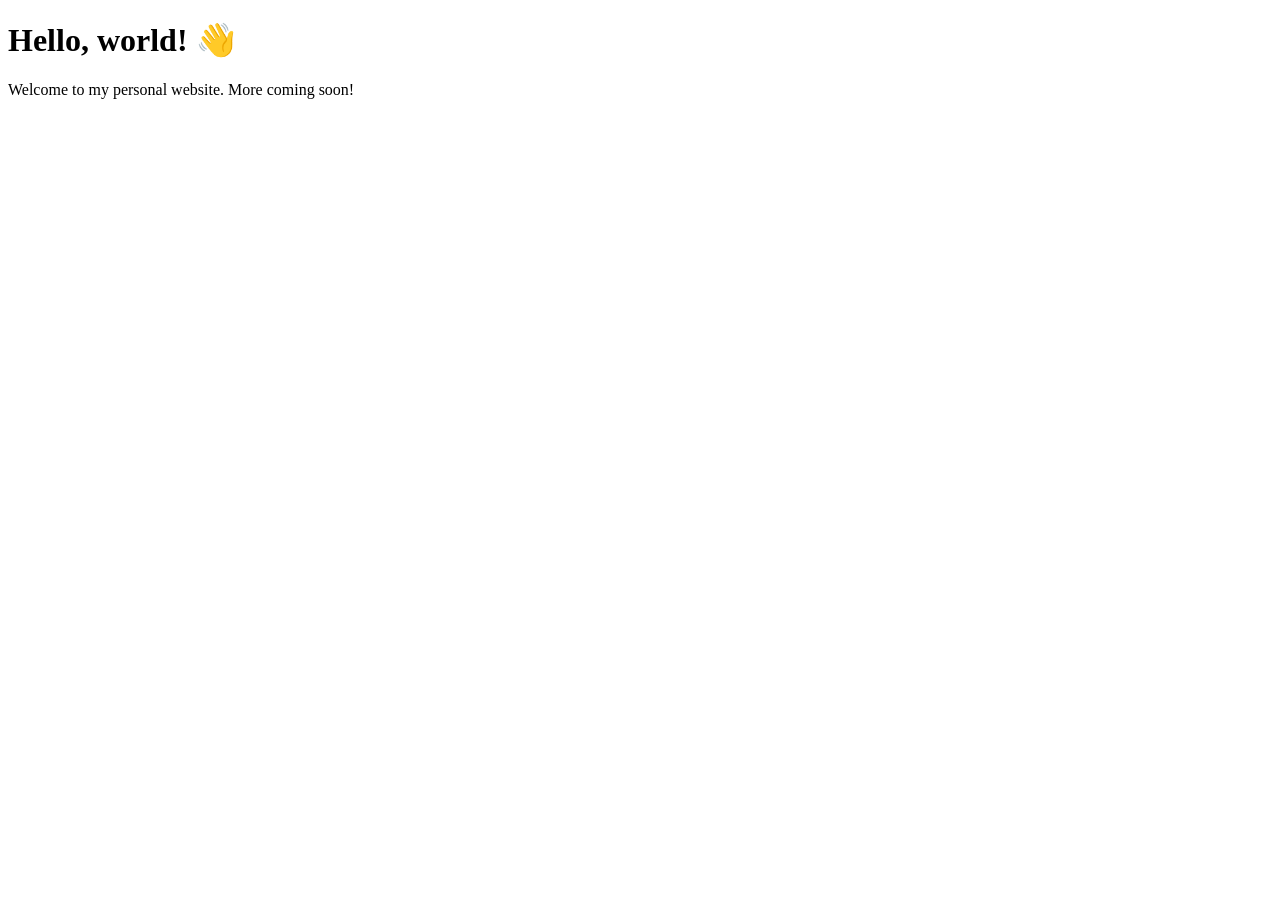
==== index.html @ 96ae8d4f "Add index.html with first webpage" ====
<!DOCTYPE html>
<html lang="en">
<head>
  <meta charset="UTF-8" />
  <meta name="viewport" content="width=device-width, initial-scale=1" />
  <title>Colin Futrelle</title>
</head>
<body>
  <h1>Hello, world! 👋</h1>
  <p>Welcome to my personal website. More coming soon!</p>
</body>
</html>
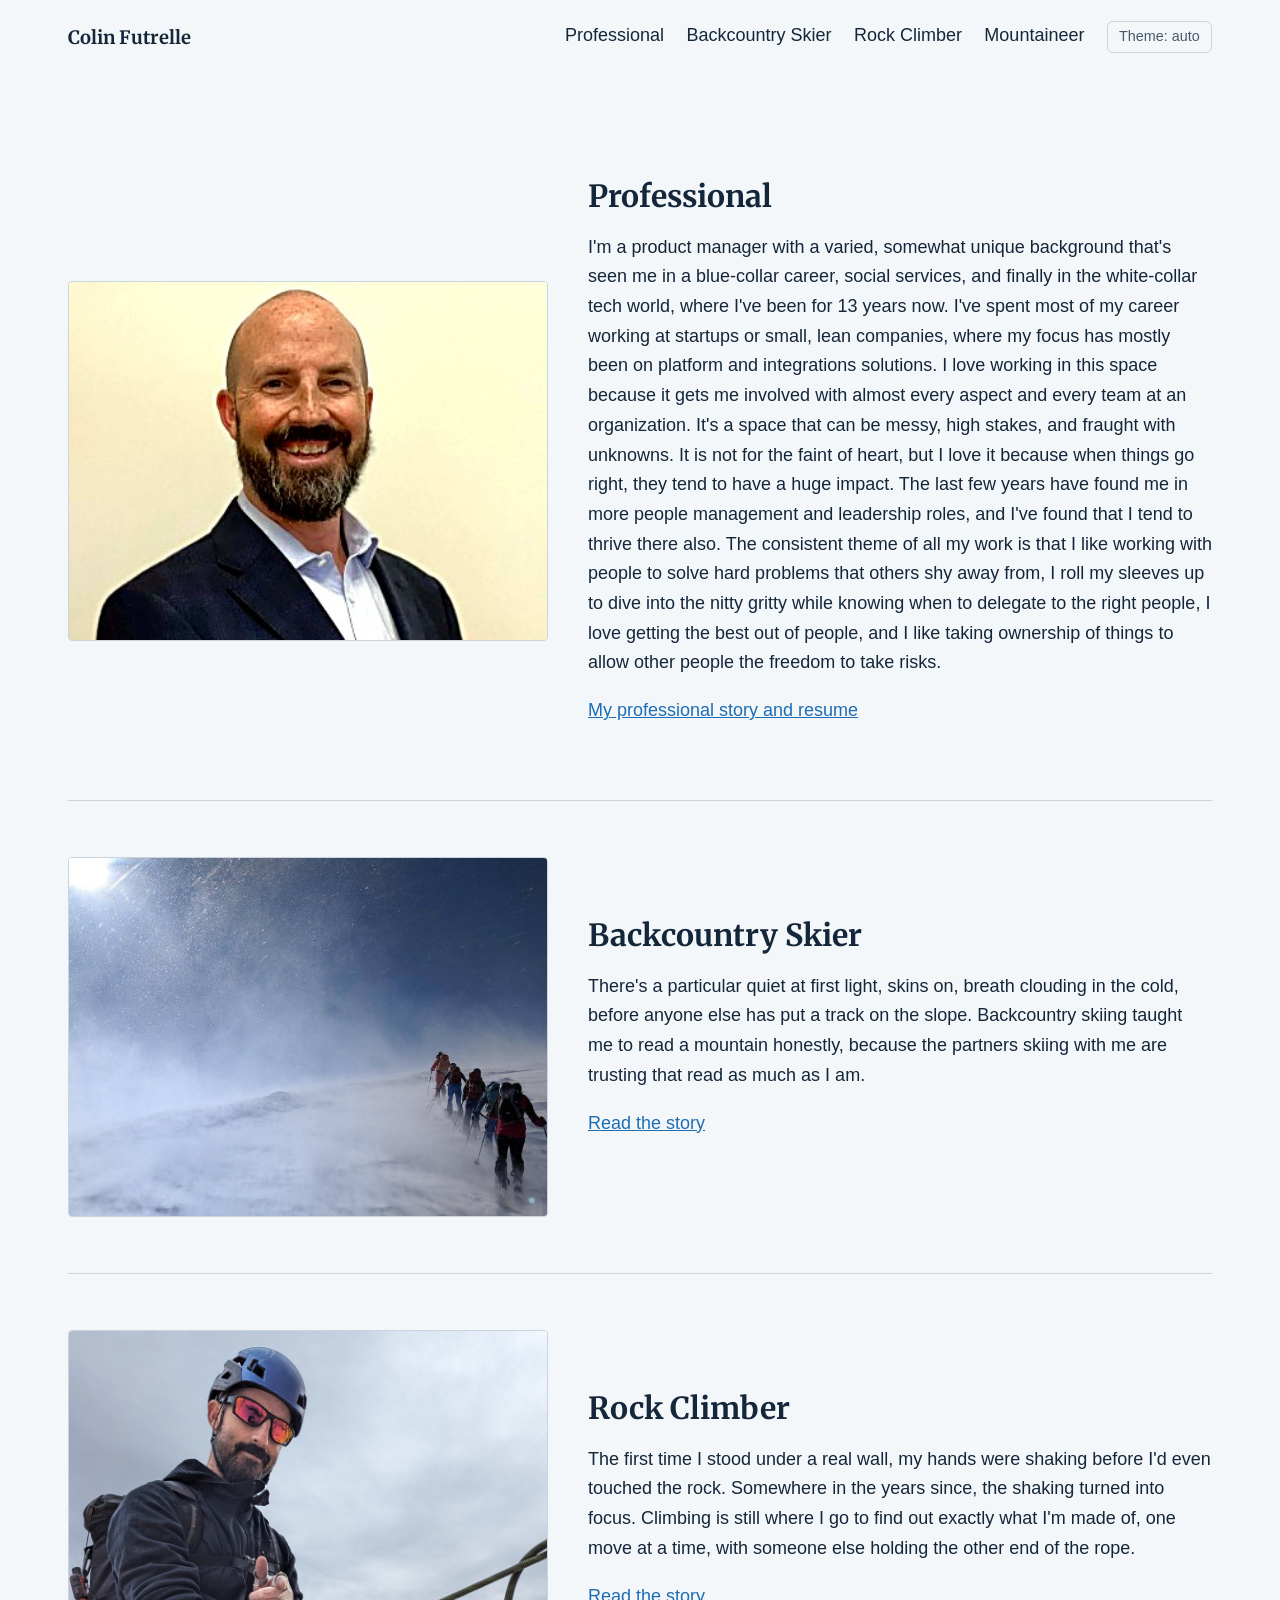
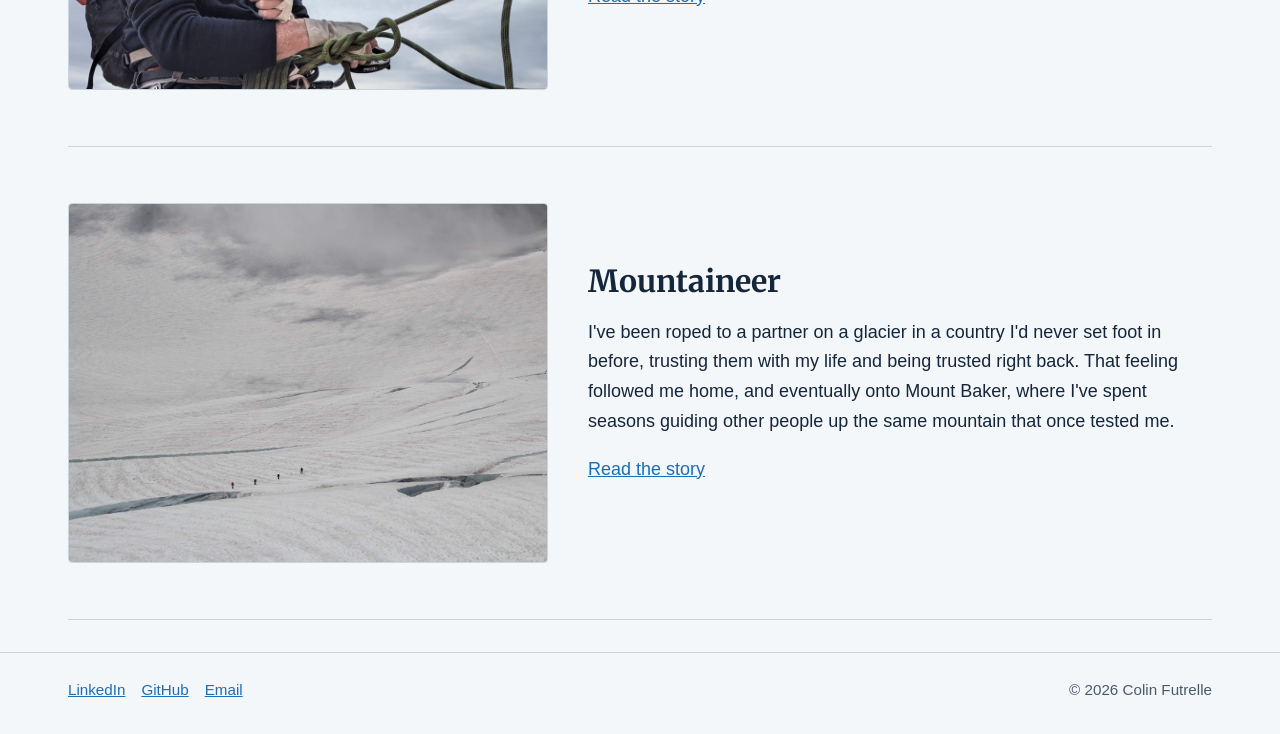
==== commit 1c0fadab: "add site files" ====
--- a/index.html
+++ b/index.html
@@ -1,12 +1,26 @@
-<!DOCTYPE html>
-<html lang="en">
-<head>
-  <meta charset="UTF-8" />
-  <meta name="viewport" content="width=device-width, initial-scale=1" />
-  <title>Colin Futrelle</title>
-</head>
-<body>
-  <h1>Hello, world! 👋</h1>
-  <p>Welcome to my personal website. More coming soon!</p>
-</body>
-</html>
+<!doctype html><html lang="en"><head><meta charset="utf-8"><meta name="viewport" content="width=device-width,initial-scale=1">
+<title>Colin Futrelle</title><meta name="description" content="Colin Futrelle, product leader, rock climber, backcountry skier, and mountaineer."><meta name="color-scheme" content="light dark"><meta name="theme-color" content="#14263A">
+<meta property="og:title" content="Colin Futrelle"><meta property="og:description" content="Colin Futrelle, product leader, rock climber, backcountry skier, and mountaineer."><meta property="og:type" content="website">
+<link rel="preconnect" href="https://fonts.googleapis.com"><link rel="preconnect" href="https://fonts.gstatic.com" crossorigin><link rel="stylesheet" href="https://fonts.googleapis.com/css2?family=Merriweather:wght@400;700&display=swap">
+<link rel="stylesheet" href="style.css"></head><body>
+<header><div class="wrap"><a class="brand" href="index.html">Colin Futrelle</a>
+<nav aria-label="Main"><a href="professional.html">Professional</a><a href="backcountry-skier.html">Backcountry Skier</a><a href="rock-climber.html">Rock Climber</a><a href="mountaineer.html">Mountaineer</a><button class="theme" type="button">Theme: auto</button></nav></div></header>
+<main><div class="wrap" style="padding-top:3rem">
+<section class="row"><figure><img class="crop" src="professional-headshot.jpg" alt="Colin Futrelle, smiling, wearing a navy blazer and light blue button-down shirt" style="object-position:50% 0%"></figure>
+<div><h2><a href="professional.html" style="color:inherit;text-decoration:none">Professional</a></h2>
+<p>I'm a product manager with a varied, somewhat unique background that's seen me in a blue-collar career, social services, and finally in the white-collar tech world, where I've been for 13 years now. I've spent most of my career working at startups or small, lean companies, where my focus has mostly been on platform and integrations solutions. I love working in this space because it gets me involved with almost every aspect and every team at an organization. It's a space that can be messy, high stakes, and fraught with unknowns. It is not for the faint of heart, but I love it because when things go right, they tend to have a huge impact. The last few years have found me in more people management and leadership roles, and I've found that I tend to thrive there also. The consistent theme of all my work is that I like working with people to solve hard problems that others shy away from, I roll my sleeves up to dive into the nitty gritty while knowing when to delegate to the right people, I love getting the best out of people, and I like taking ownership of things to allow other people the freedom to take risks.</p><p><a href="professional.html">My professional story and resume</a></p></div></section>
+
+<section class="row"><figure><img class="crop" src="ski-team.jpg" alt="Colin and a line of backcountry skiers ascending a wind-blown ridge in bright sun and blowing snow" style="object-position:75% 55%"></figure>
+<div><h2><a href="backcountry-skier.html" style="color:inherit;text-decoration:none">Backcountry Skier</a></h2>
+<p>There's a particular quiet at first light, skins on, breath clouding in the cold, before anyone else has put a track on the slope. Backcountry skiing taught me to read a mountain honestly, because the partners skiing with me are trusting that read as much as I am.</p><p><a href="backcountry-skier.html">Read the story</a></p></div></section>
+
+<section class="row"><figure><img class="crop" src="climbing.jpg" alt="Colin in a helmet and sunglasses, high on a cliff with a coiled rope and a desert valley behind him"></figure>
+<div><h2><a href="rock-climber.html" style="color:inherit;text-decoration:none">Rock Climber</a></h2>
+<p>The first time I stood under a real wall, my hands were shaking before I'd even touched the rock. Somewhere in the years since, the shaking turned into focus. Climbing is still where I go to find out exactly what I'm made of, one move at a time, with someone else holding the other end of the rope.</p><p><a href="rock-climber.html">Read the story</a></p></div></section>
+
+<section class="row"><figure><img class="crop" src="glacier-team.jpg" alt="A roped team of climbers crossing a snowfield below cloud-covered peaks, crevasses visible nearby" style="object-position:50% 88%"></figure>
+<div><h2><a href="mountaineer.html" style="color:inherit;text-decoration:none">Mountaineer</a></h2>
+<p>I've been roped to a partner on a glacier in a country I'd never set foot in before, trusting them with my life and being trusted right back. That feeling followed me home, and eventually onto Mount Baker, where I've spent seasons guiding other people up the same mountain that once tested me.</p><p><a href="mountaineer.html">Read the story</a></p></div></section>
+</div></main>
+<footer><div class="wrap"><div><a href="https://www.linkedin.com/in/colinfutrelle">LinkedIn</a><a href="https://github.com/Vehementrr">GitHub</a><a href="mailto:cefutrelle@gmail.com">Email</a></div><div>&copy; 2026 Colin Futrelle</div></div></footer>
+<script src="site.js"></script></body></html>
--- a/style.css
+++ b/style.css
@@ -0,0 +1,47 @@
+:root{--bg:#F4F7F9;--ink:#14263A;--mut:#485A6B;--acc:#1D6DB5;--hi:#E39A0B;--line:#C9D5DE;--card:#FFF}
+@media(prefers-color-scheme:dark){:root:not([data-theme=light]){--bg:#0F1B27;--ink:#E7EEF4;--mut:#A3B3C2;--acc:#6DB2EE;--hi:#F2B441;--line:#2B3D4E;--card:#162636}}
+:root[data-theme=dark]{--bg:#0F1B27;--ink:#E7EEF4;--mut:#A3B3C2;--acc:#6DB2EE;--hi:#F2B441;--line:#2B3D4E;--card:#162636}
+*{box-sizing:border-box}
+body{margin:0;background:var(--bg);color:var(--ink);font:18px/1.65 Arial,Helvetica,sans-serif}
+a{color:var(--acc)}a:focus-visible,button:focus-visible{outline:3px solid var(--hi);outline-offset:3px}
+.wrap{max-width:74rem;margin:0 auto;padding:0 1.25rem}
+header .wrap{display:flex;flex-wrap:wrap;gap:.75rem 2rem;align-items:center;justify-content:space-between;padding-top:1.1rem;padding-bottom:1.1rem}
+.brand{font:700 1.15rem "Merriweather",serif;color:var(--ink);text-decoration:none}
+nav{display:flex;flex-wrap:wrap;gap:.25rem 1.4rem;align-items:center}
+nav a{color:var(--ink);text-decoration:none;padding:.2rem 0;border-bottom:3px solid transparent}
+nav a:hover,nav a[aria-current]{border-color:var(--hi)}
+button.theme{font:inherit;font-size:.9rem;background:none;color:var(--mut);border:1px solid var(--line);border-radius:6px;padding:.2rem .7rem;cursor:pointer}
+.hero{background:repeating-radial-gradient(ellipse at 88% 15%,transparent 0 26px,var(--line) 26px 27px);border-bottom:1px solid var(--line)}
+.hero .wrap{padding-top:5rem;padding-bottom:5rem}
+h1{font:700 clamp(2.6rem,8vw,5rem)/1.05 "Merriweather",serif;margin:0 0 .6rem;letter-spacing:-.02em}
+.hero p.sub{font-size:1.3rem;color:var(--mut);margin:0;border-left:5px solid var(--hi);padding-left:1rem}
+h2{font:700 1.9rem/1.2 "Merriweather",serif;margin:0 0 .6rem}
+h3{font:700 1.15rem/1.3 "Merriweather",serif;margin:0}
+.row{display:grid;grid-template-columns:minmax(0,1fr) minmax(0,1.3fr);gap:2.5rem;align-items:center;padding:3.5rem 0;border-bottom:1px solid var(--line)}
+figure{margin:0;min-width:0}
+.ph{aspect-ratio:4/3;border:1px solid var(--line);border-radius:4px;display:grid;place-items:center;color:var(--mut);font-size:.9rem;background:repeating-radial-gradient(circle at 30% 70%,var(--card) 0 14px,var(--line) 14px 15px)}
+.ph span{background:var(--bg);padding:.15rem .6rem;border-radius:4px}
+.prose{max-width:40rem}.prose p{margin:0 0 1.1rem}
+main.page{padding-top:3.5rem;padding-bottom:3.5rem}
+.gal{display:grid;grid-template-columns:repeat(auto-fit,minmax(14rem,1fr));gap:1rem;margin:2.5rem 0}
+.job{padding:1.1rem 0 1.1rem 1.4rem;border-left:3px solid var(--line);position:relative}
+.job:before{content:"";position:absolute;left:-8px;top:1.55rem;width:13px;height:13px;border-radius:50%;background:var(--acc)}
+.job small{color:var(--mut);display:block}.job p{margin:.4rem 0 0;max-width:40rem}
+.tags{display:flex;flex-wrap:wrap;gap:.5rem;padding:0;list-style:none}
+.tags li{border:1px solid var(--line);border-radius:999px;padding:.15rem .8rem;font-size:.95rem}
+footer{border-top:1px solid var(--line);margin-top:2rem}
+footer .wrap{display:flex;flex-wrap:wrap;gap:.5rem 2rem;justify-content:space-between;padding-top:1.5rem;padding-bottom:2rem;color:var(--mut);font-size:.95rem}
+footer a{margin-right:1rem}
+blockquote{border-left:4px solid var(--acc);margin:1.4rem 0;padding:.1rem 0 .1rem 1.3rem;max-width:40rem}
+blockquote p{margin:0 0 .5rem;font-style:italic}
+blockquote footer{font-size:.92rem;color:var(--mut);margin:0}
+@media(max-width:44rem){.row{grid-template-columns:minmax(0,1fr);gap:1.2rem}}
+.crop{width:100%;max-width:100%;height:auto;aspect-ratio:4/3;object-fit:cover;object-position:50% 10%;border-radius:4px;border:1px solid var(--line);display:block}
+.story-hero{width:100%;aspect-ratio:16/9;object-fit:cover;border-radius:6px;border:1px solid var(--line);display:block;margin:0 0 2.2rem}
+.intro{max-width:48rem;margin:0 auto}
+.intro h1{text-align:center;margin-bottom:1.6rem}
+.intro .prose{max-width:none}
+
+.hero-img{width:100%;height:auto;aspect-ratio:4/5;object-fit:cover;object-position:50% 12%;border-radius:4px;display:block}
+.split{display:grid;grid-template-columns:minmax(0,15rem) minmax(0,1fr);gap:2rem;align-items:start;margin-top:1rem}
+@media(max-width:44rem){.split{grid-template-columns:1fr;gap:1.5rem}.hero-img{max-width:15rem}}
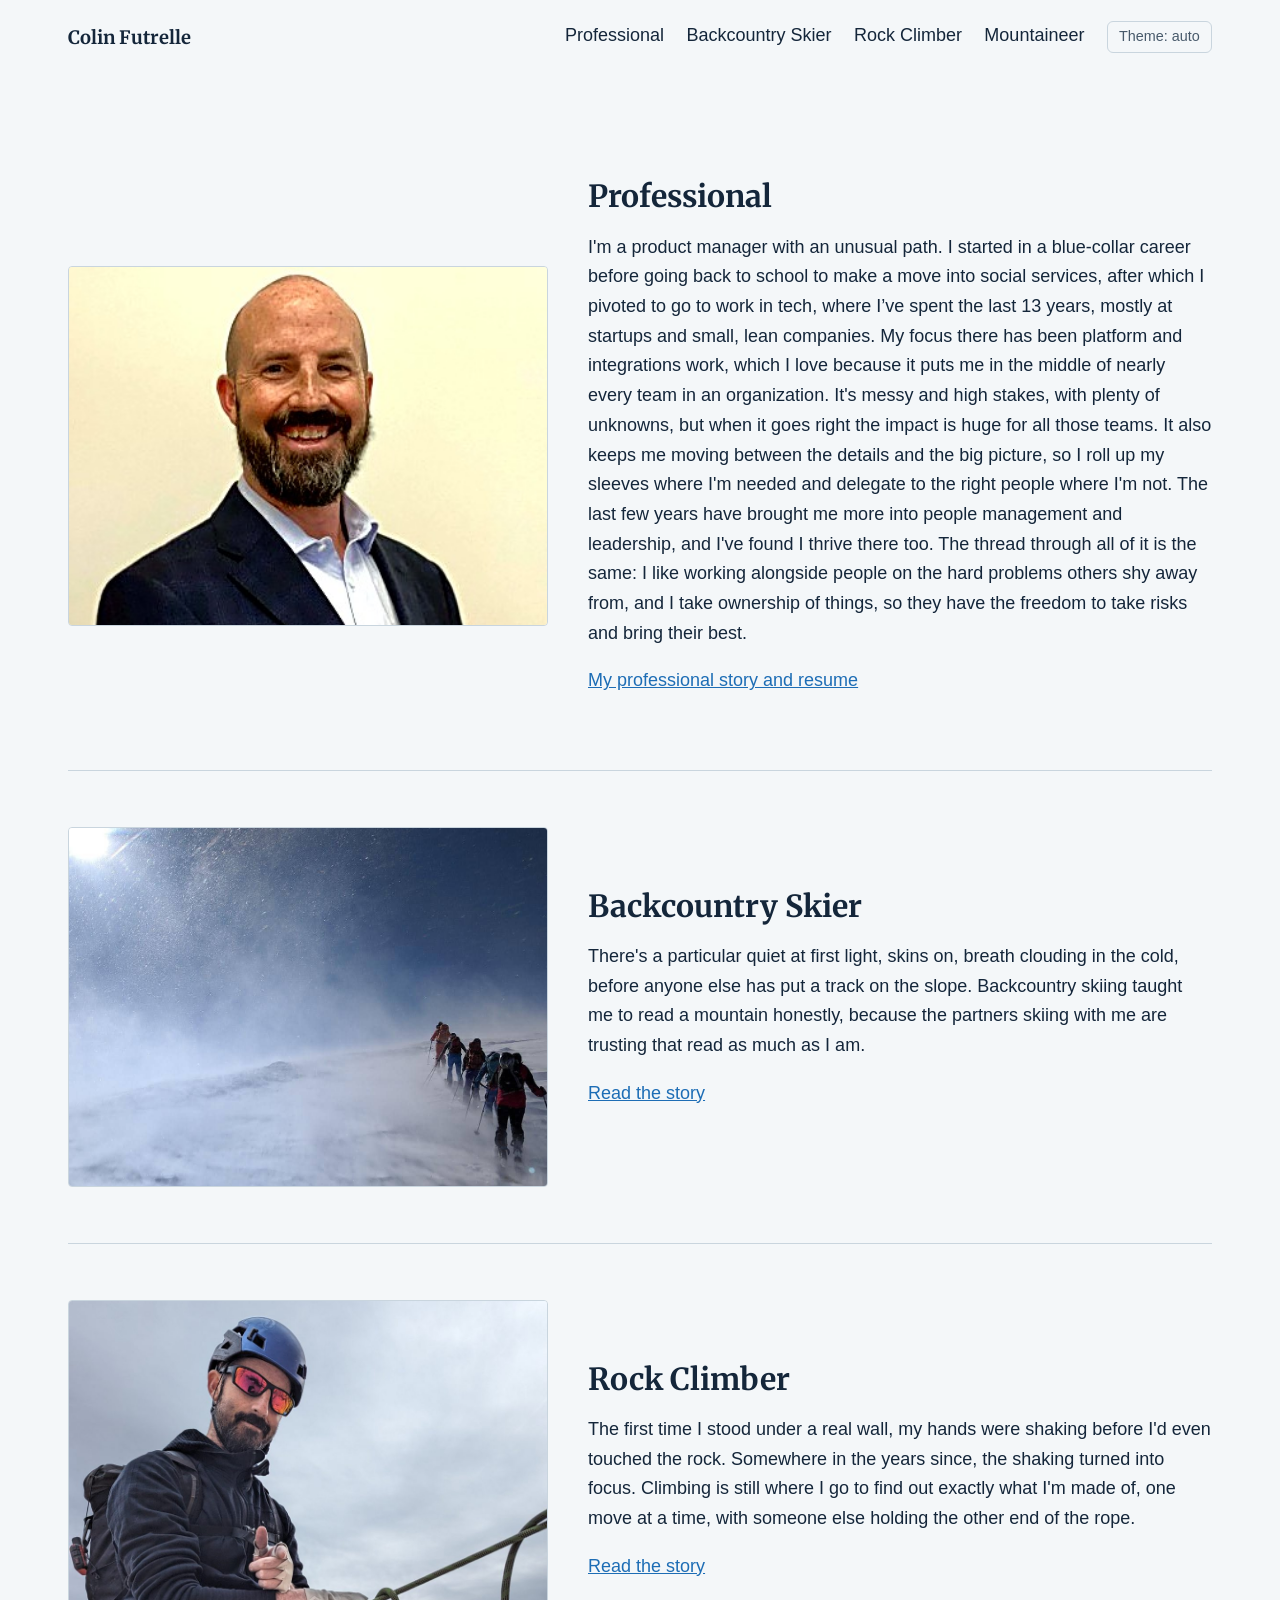
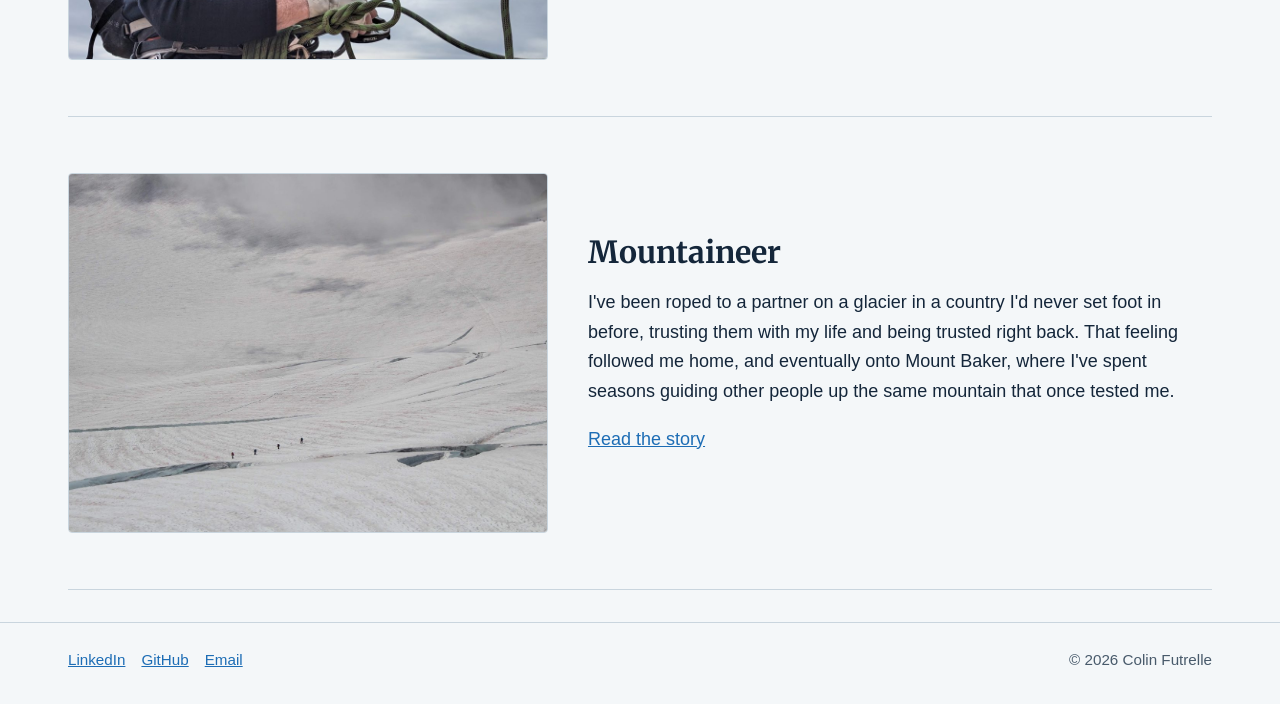
==== commit 725bcd25: "update professional blurb" ====
--- a/index.html
+++ b/index.html
@@ -8,7 +8,7 @@
 <main><div class="wrap" style="padding-top:3rem">
 <section class="row"><figure><img class="crop" src="professional-headshot.jpg" alt="Colin Futrelle, smiling, wearing a navy blazer and light blue button-down shirt" style="object-position:50% 0%"></figure>
 <div><h2><a href="professional.html" style="color:inherit;text-decoration:none">Professional</a></h2>
-<p>I'm a product manager with a varied, somewhat unique background that's seen me in a blue-collar career, social services, and finally in the white-collar tech world, where I've been for 13 years now. I've spent most of my career working at startups or small, lean companies, where my focus has mostly been on platform and integrations solutions. I love working in this space because it gets me involved with almost every aspect and every team at an organization. It's a space that can be messy, high stakes, and fraught with unknowns. It is not for the faint of heart, but I love it because when things go right, they tend to have a huge impact. The last few years have found me in more people management and leadership roles, and I've found that I tend to thrive there also. The consistent theme of all my work is that I like working with people to solve hard problems that others shy away from, I roll my sleeves up to dive into the nitty gritty while knowing when to delegate to the right people, I love getting the best out of people, and I like taking ownership of things to allow other people the freedom to take risks.</p><p><a href="professional.html">My professional story and resume</a></p></div></section>
+<p>I'm a product manager with an unusual path. I started in a blue-collar career before going back to school to make a move into social services, after which I pivoted to go to work in tech, where I’ve spent the last 13 years, mostly at startups and small, lean companies. My focus there has been platform and integrations work, which I love because it puts me in the middle of nearly every team in an organization. It's messy and high stakes, with plenty of unknowns, but when it goes right the impact is huge for all those teams. It also keeps me moving between the details and the big picture, so I roll up my sleeves where I'm needed and delegate to the right people where I'm not. The last few years have brought me more into people management and leadership, and I've found I thrive there too. The thread through all of it is the same: I like working alongside people on the hard problems others shy away from, and I take ownership of things, so they have the freedom to take risks and bring their best.</p><p><a href="professional.html">My professional story and resume</a></p></div></section>
 
 <section class="row"><figure><img class="crop" src="ski-team.jpg" alt="Colin and a line of backcountry skiers ascending a wind-blown ridge in bright sun and blowing snow" style="object-position:75% 55%"></figure>
 <div><h2><a href="backcountry-skier.html" style="color:inherit;text-decoration:none">Backcountry Skier</a></h2>
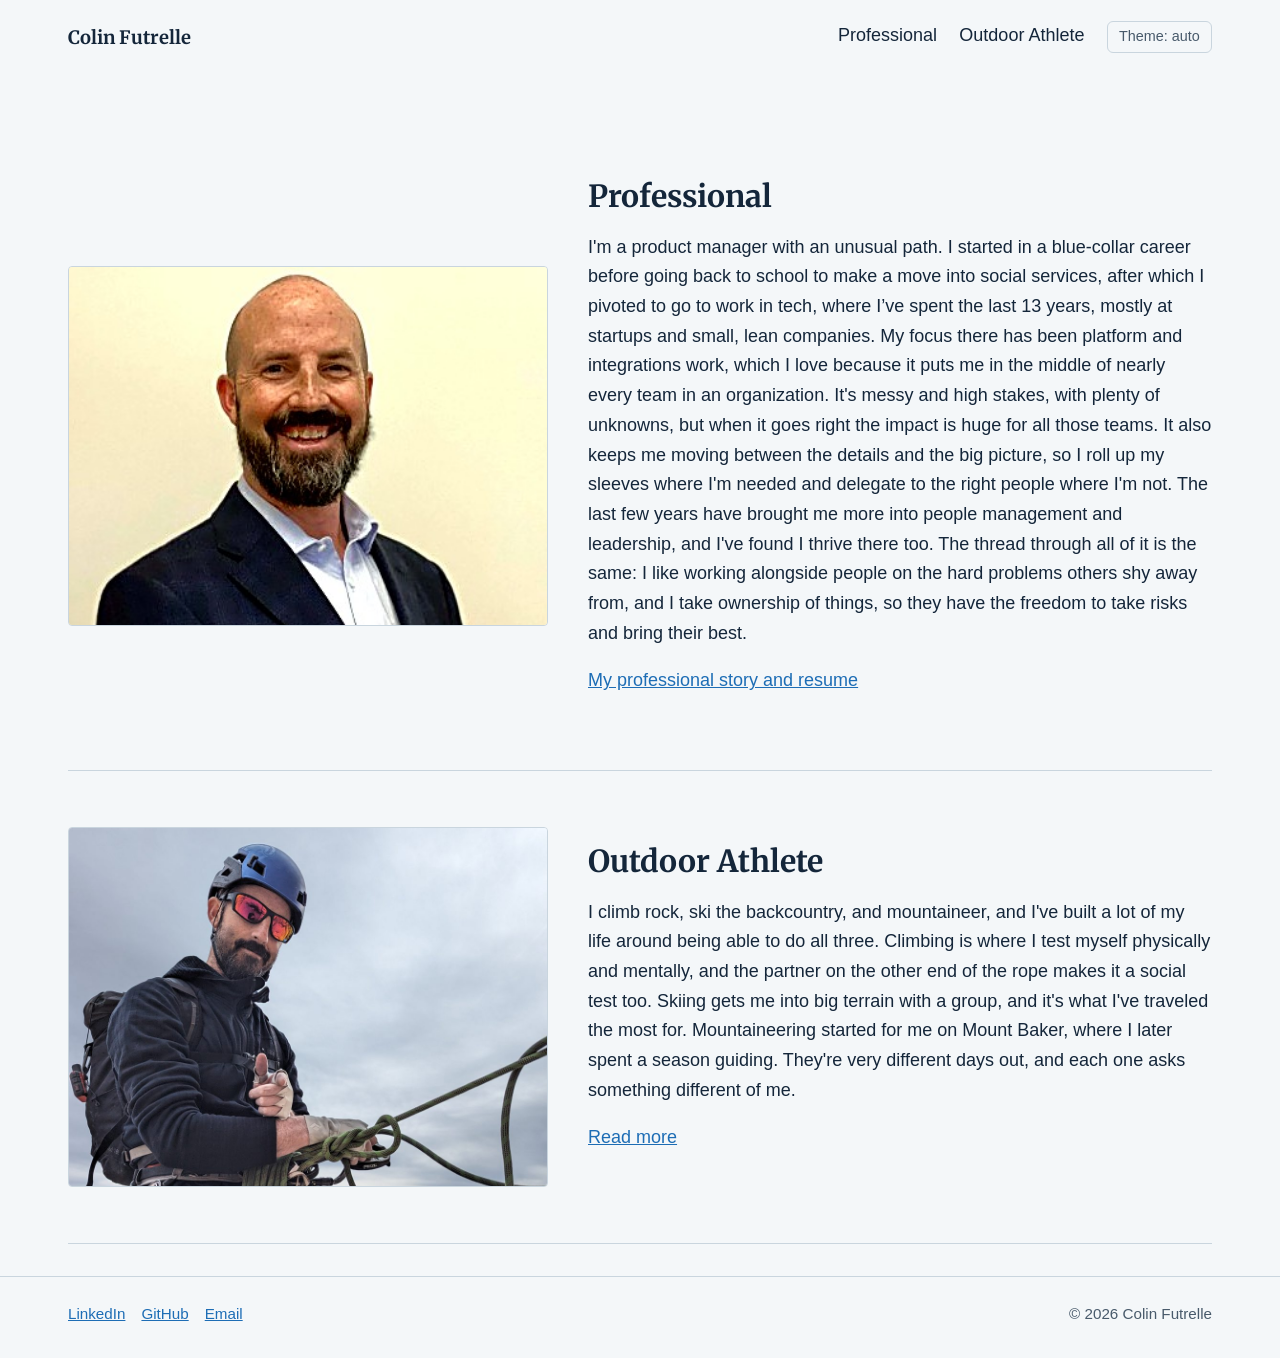
==== commit ba6f34a0: "New Consolidated Page" ====
--- a/index.html
+++ b/index.html
@@ -4,23 +4,15 @@
 <link rel="preconnect" href="https://fonts.googleapis.com"><link rel="preconnect" href="https://fonts.gstatic.com" crossorigin><link rel="stylesheet" href="https://fonts.googleapis.com/css2?family=Merriweather:wght@400;700&display=swap">
 <link rel="stylesheet" href="style.css"></head><body>
 <header><div class="wrap"><a class="brand" href="index.html">Colin Futrelle</a>
-<nav aria-label="Main"><a href="professional.html">Professional</a><a href="backcountry-skier.html">Backcountry Skier</a><a href="rock-climber.html">Rock Climber</a><a href="mountaineer.html">Mountaineer</a><button class="theme" type="button">Theme: auto</button></nav></div></header>
+<nav aria-label="Main"><a href="professional.html">Professional</a><a href="outdoor-athlete.html">Outdoor Athlete</a><button class="theme" type="button">Theme: auto</button></nav></div></header>
 <main><div class="wrap" style="padding-top:3rem">
 <section class="row"><figure><img class="crop" src="professional-headshot.jpg" alt="Colin Futrelle, smiling, wearing a navy blazer and light blue button-down shirt" style="object-position:50% 0%"></figure>
 <div><h2><a href="professional.html" style="color:inherit;text-decoration:none">Professional</a></h2>
 <p>I'm a product manager with an unusual path. I started in a blue-collar career before going back to school to make a move into social services, after which I pivoted to go to work in tech, where I’ve spent the last 13 years, mostly at startups and small, lean companies. My focus there has been platform and integrations work, which I love because it puts me in the middle of nearly every team in an organization. It's messy and high stakes, with plenty of unknowns, but when it goes right the impact is huge for all those teams. It also keeps me moving between the details and the big picture, so I roll up my sleeves where I'm needed and delegate to the right people where I'm not. The last few years have brought me more into people management and leadership, and I've found I thrive there too. The thread through all of it is the same: I like working alongside people on the hard problems others shy away from, and I take ownership of things, so they have the freedom to take risks and bring their best.</p><p><a href="professional.html">My professional story and resume</a></p></div></section>
 
-<section class="row"><figure><img class="crop" src="ski-team.jpg" alt="Colin and a line of backcountry skiers ascending a wind-blown ridge in bright sun and blowing snow" style="object-position:75% 55%"></figure>
-<div><h2><a href="backcountry-skier.html" style="color:inherit;text-decoration:none">Backcountry Skier</a></h2>
-<p>There's a particular quiet at first light, skins on, breath clouding in the cold, before anyone else has put a track on the slope. Backcountry skiing taught me to read a mountain honestly, because the partners skiing with me are trusting that read as much as I am.</p><p><a href="backcountry-skier.html">Read the story</a></p></div></section>
-
 <section class="row"><figure><img class="crop" src="climbing.jpg" alt="Colin in a helmet and sunglasses, high on a cliff with a coiled rope and a desert valley behind him"></figure>
-<div><h2><a href="rock-climber.html" style="color:inherit;text-decoration:none">Rock Climber</a></h2>
-<p>The first time I stood under a real wall, my hands were shaking before I'd even touched the rock. Somewhere in the years since, the shaking turned into focus. Climbing is still where I go to find out exactly what I'm made of, one move at a time, with someone else holding the other end of the rope.</p><p><a href="rock-climber.html">Read the story</a></p></div></section>
-
-<section class="row"><figure><img class="crop" src="glacier-team.jpg" alt="A roped team of climbers crossing a snowfield below cloud-covered peaks, crevasses visible nearby" style="object-position:50% 88%"></figure>
-<div><h2><a href="mountaineer.html" style="color:inherit;text-decoration:none">Mountaineer</a></h2>
-<p>I've been roped to a partner on a glacier in a country I'd never set foot in before, trusting them with my life and being trusted right back. That feeling followed me home, and eventually onto Mount Baker, where I've spent seasons guiding other people up the same mountain that once tested me.</p><p><a href="mountaineer.html">Read the story</a></p></div></section>
+<div><h2><a href="outdoor-athlete.html" style="color:inherit;text-decoration:none">Outdoor Athlete</a></h2>
+<p>I climb rock, ski the backcountry, and mountaineer, and I've built a lot of my life around being able to do all three. Climbing is where I test myself physically and mentally, and the partner on the other end of the rope makes it a social test too. Skiing gets me into big terrain with a group, and it's what I've traveled the most for. Mountaineering started for me on Mount Baker, where I later spent a season guiding. They're very different days out, and each one asks something different of me.</p><p><a href="outdoor-athlete.html">Read more</a></p></div></section>
 </div></main>
 <footer><div class="wrap"><div><a href="https://www.linkedin.com/in/colinfutrelle">LinkedIn</a><a href="https://github.com/Vehementrr">GitHub</a><a href="mailto:cefutrelle@gmail.com">Email</a></div><div>&copy; 2026 Colin Futrelle</div></div></footer>
 <script src="site.js"></script></body></html>
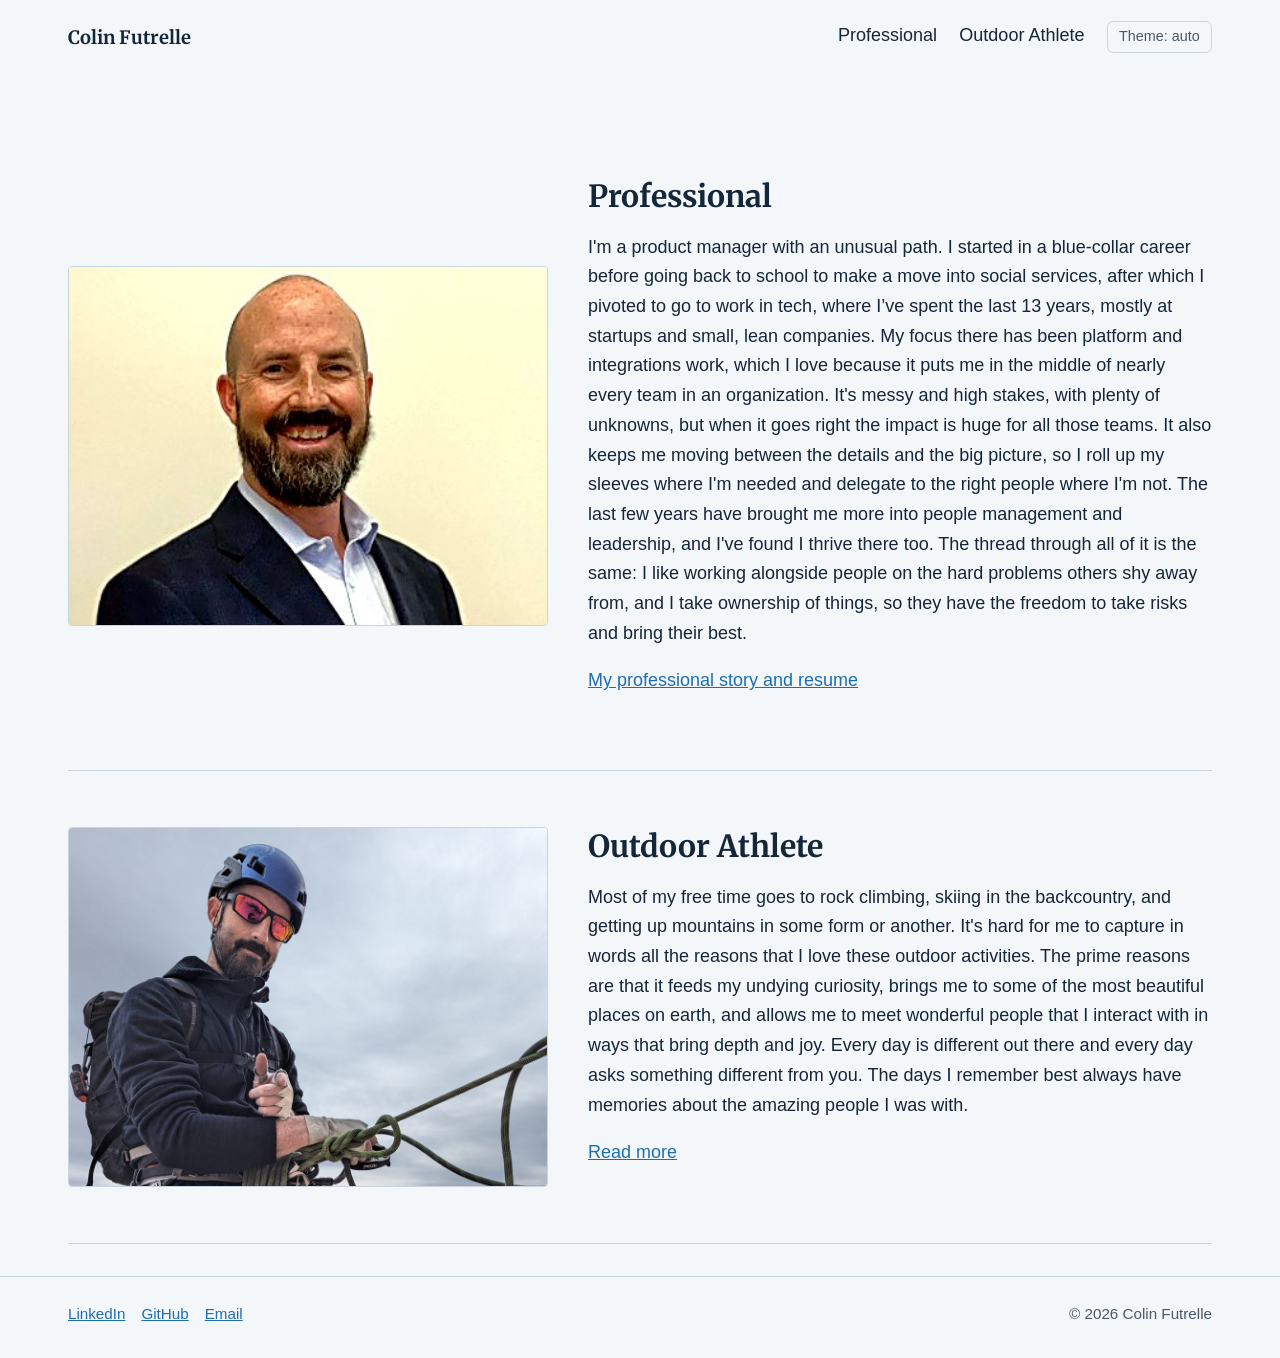
==== commit 3d808ee5: "update outdoor athlete text" ====
--- a/index.html
+++ b/index.html
@@ -12,7 +12,7 @@
 
 <section class="row"><figure><img class="crop" src="climbing.jpg" alt="Colin in a helmet and sunglasses, high on a cliff with a coiled rope and a desert valley behind him"></figure>
 <div><h2><a href="outdoor-athlete.html" style="color:inherit;text-decoration:none">Outdoor Athlete</a></h2>
-<p>I climb rock, ski the backcountry, and mountaineer, and I've built a lot of my life around being able to do all three. Climbing is where I test myself physically and mentally, and the partner on the other end of the rope makes it a social test too. Skiing gets me into big terrain with a group, and it's what I've traveled the most for. Mountaineering started for me on Mount Baker, where I later spent a season guiding. They're very different days out, and each one asks something different of me.</p><p><a href="outdoor-athlete.html">Read more</a></p></div></section>
+<p>Most of my free time goes to rock climbing, skiing in the backcountry, and getting up mountains in some form or another. It's hard for me to capture in words all the reasons that I love these outdoor activities. The prime reasons are that it feeds my undying curiosity, brings me to some of the most beautiful places on earth, and allows me to meet wonderful people that I interact with in ways that bring depth and joy. Every day is different out there and every day asks something different from you. The days I remember best always have memories about the amazing people I was with.</p><p><a href="outdoor-athlete.html">Read more</a></p></div></section>
 </div></main>
 <footer><div class="wrap"><div><a href="https://www.linkedin.com/in/colinfutrelle">LinkedIn</a><a href="https://github.com/Vehementrr">GitHub</a><a href="mailto:cefutrelle@gmail.com">Email</a></div><div>&copy; 2026 Colin Futrelle</div></div></footer>
 <script src="site.js"></script></body></html>
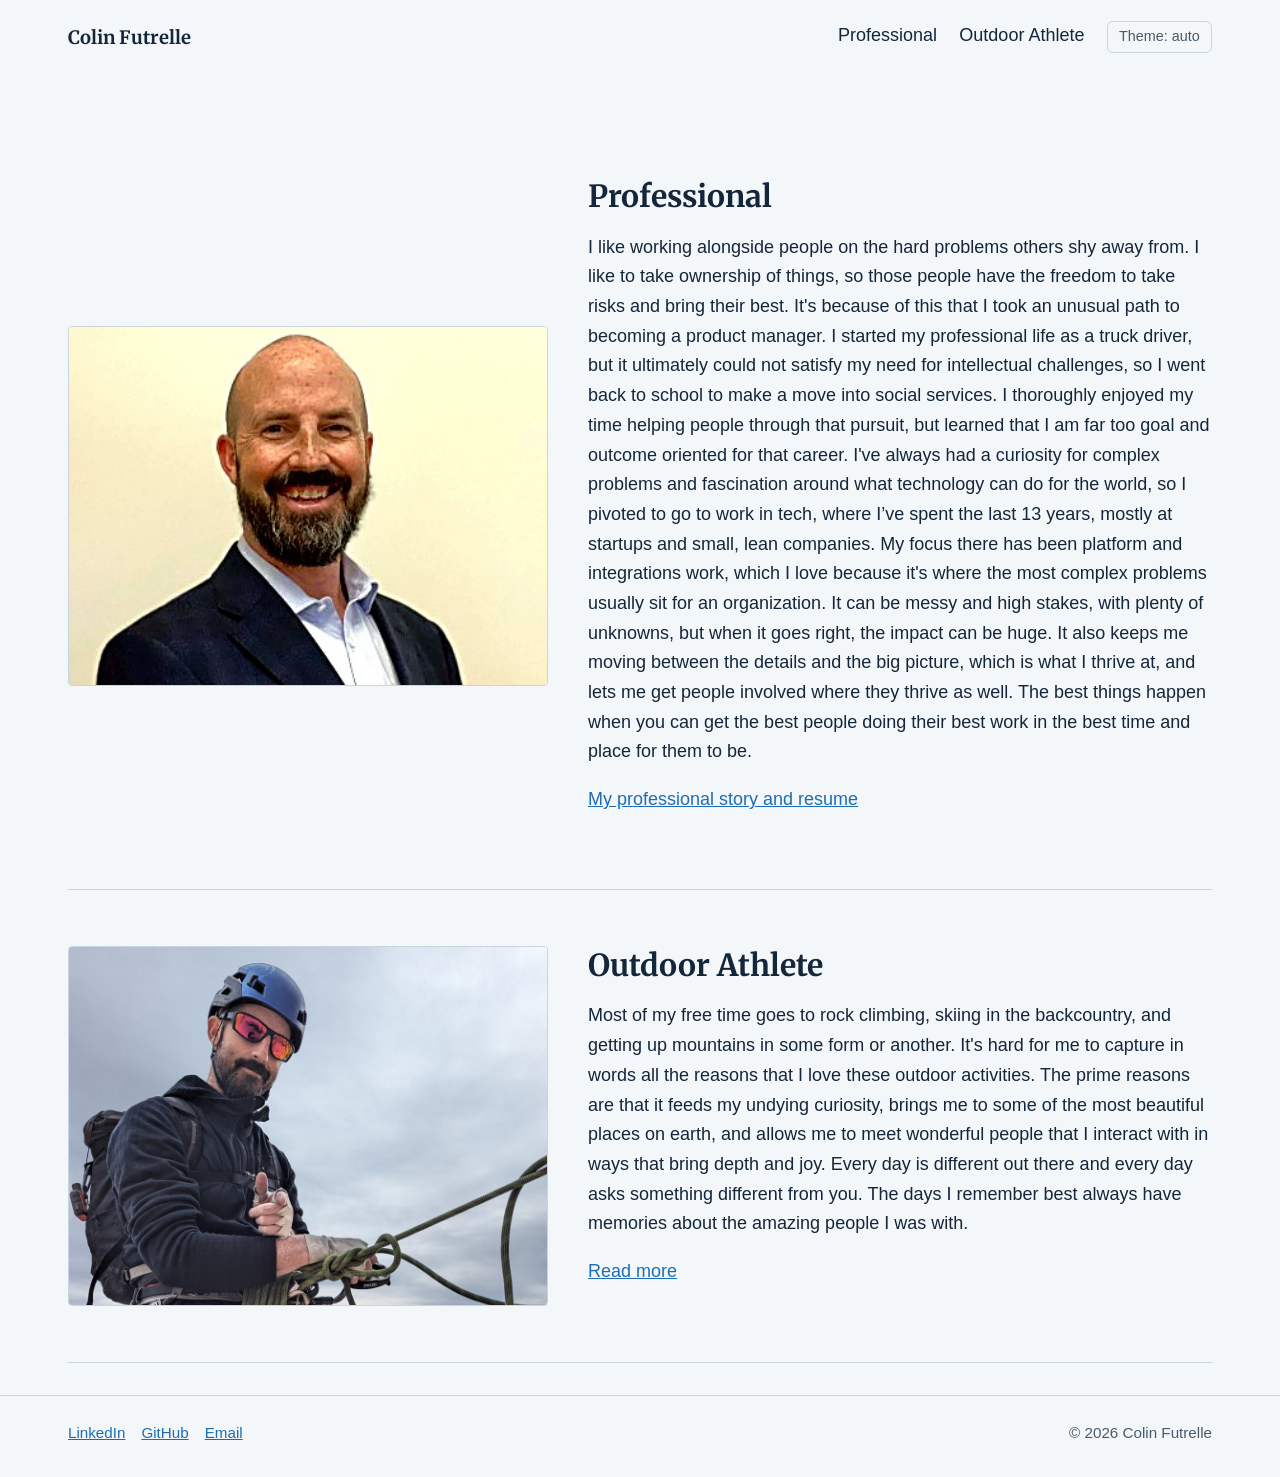
==== commit fc3fa8b9: "Update professional blurb" ====
--- a/index.html
+++ b/index.html
@@ -8,7 +8,7 @@
 <main><div class="wrap" style="padding-top:3rem">
 <section class="row"><figure><img class="crop" src="professional-headshot.jpg" alt="Colin Futrelle, smiling, wearing a navy blazer and light blue button-down shirt" style="object-position:50% 0%"></figure>
 <div><h2><a href="professional.html" style="color:inherit;text-decoration:none">Professional</a></h2>
-<p>I'm a product manager with an unusual path. I started in a blue-collar career before going back to school to make a move into social services, after which I pivoted to go to work in tech, where I’ve spent the last 13 years, mostly at startups and small, lean companies. My focus there has been platform and integrations work, which I love because it puts me in the middle of nearly every team in an organization. It's messy and high stakes, with plenty of unknowns, but when it goes right the impact is huge for all those teams. It also keeps me moving between the details and the big picture, so I roll up my sleeves where I'm needed and delegate to the right people where I'm not. The last few years have brought me more into people management and leadership, and I've found I thrive there too. The thread through all of it is the same: I like working alongside people on the hard problems others shy away from, and I take ownership of things, so they have the freedom to take risks and bring their best.</p><p><a href="professional.html">My professional story and resume</a></p></div></section>
+<p>I like working alongside people on the hard problems others shy away from. I like to take ownership of things, so those people have the freedom to take risks and bring their best. It's because of this that I took an unusual path to becoming a product manager. I started my professional life as a truck driver, but it ultimately could not satisfy my need for intellectual challenges, so I went back to school to make a move into social services. I thoroughly enjoyed my time helping people through that pursuit, but learned that I am far too goal and outcome oriented for that career. I've always had a curiosity for complex problems and fascination around what technology can do for the world, so I pivoted to go to work in tech, where I’ve spent the last 13 years, mostly at startups and small, lean companies. My focus there has been platform and integrations work, which I love because it's where the most complex problems usually sit for an organization. It can be messy and high stakes, with plenty of unknowns, but when it goes right, the impact can be huge. It also keeps me moving between the details and the big picture, which is what I thrive at, and lets me get people involved where they thrive as well. The best things happen when you can get the best people doing their best work in the best time and place for them to be.</p><p><a href="professional.html">My professional story and resume</a></p></div></section>
 
 <section class="row"><figure><img class="crop" src="climbing.jpg" alt="Colin in a helmet and sunglasses, high on a cliff with a coiled rope and a desert valley behind him"></figure>
 <div><h2><a href="outdoor-athlete.html" style="color:inherit;text-decoration:none">Outdoor Athlete</a></h2>
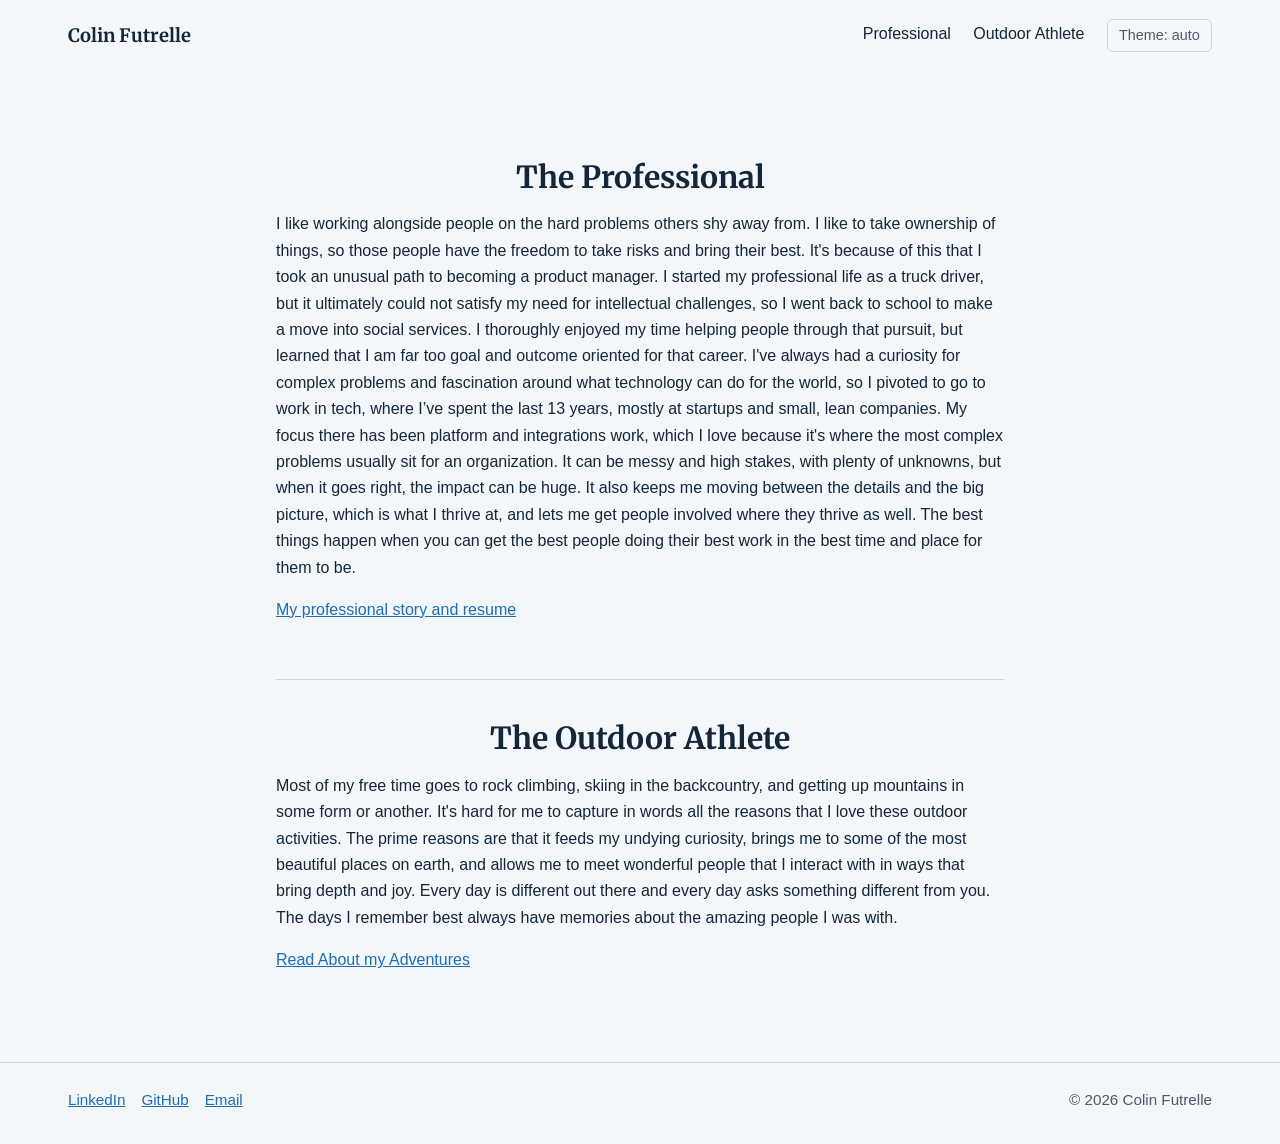
==== commit 732eef8e: "Simplify homepage layout" ====
--- a/index.html
+++ b/index.html
@@ -5,14 +5,12 @@
 <link rel="stylesheet" href="style.css"></head><body>
 <header><div class="wrap"><a class="brand" href="index.html">Colin Futrelle</a>
 <nav aria-label="Main"><a href="professional.html">Professional</a><a href="outdoor-athlete.html">Outdoor Athlete</a><button class="theme" type="button">Theme: auto</button></nav></div></header>
-<main><div class="wrap" style="padding-top:3rem">
-<section class="row"><figure><img class="crop" src="professional-headshot.jpg" alt="Colin Futrelle, smiling, wearing a navy blazer and light blue button-down shirt" style="object-position:50% 0%"></figure>
-<div><h2><a href="professional.html" style="color:inherit;text-decoration:none">Professional</a></h2>
+<main><div class="wrap intro" style="padding-top:3rem">
+<section class="home-sec"><div><h2><a href="professional.html" style="color:inherit;text-decoration:none">The Professional</a></h2>
 <p>I like working alongside people on the hard problems others shy away from. I like to take ownership of things, so those people have the freedom to take risks and bring their best. It's because of this that I took an unusual path to becoming a product manager. I started my professional life as a truck driver, but it ultimately could not satisfy my need for intellectual challenges, so I went back to school to make a move into social services. I thoroughly enjoyed my time helping people through that pursuit, but learned that I am far too goal and outcome oriented for that career. I've always had a curiosity for complex problems and fascination around what technology can do for the world, so I pivoted to go to work in tech, where I’ve spent the last 13 years, mostly at startups and small, lean companies. My focus there has been platform and integrations work, which I love because it's where the most complex problems usually sit for an organization. It can be messy and high stakes, with plenty of unknowns, but when it goes right, the impact can be huge. It also keeps me moving between the details and the big picture, which is what I thrive at, and lets me get people involved where they thrive as well. The best things happen when you can get the best people doing their best work in the best time and place for them to be.</p><p><a href="professional.html">My professional story and resume</a></p></div></section>
 
-<section class="row"><figure><img class="crop" src="climbing.jpg" alt="Colin in a helmet and sunglasses, high on a cliff with a coiled rope and a desert valley behind him"></figure>
-<div><h2><a href="outdoor-athlete.html" style="color:inherit;text-decoration:none">Outdoor Athlete</a></h2>
-<p>Most of my free time goes to rock climbing, skiing in the backcountry, and getting up mountains in some form or another. It's hard for me to capture in words all the reasons that I love these outdoor activities. The prime reasons are that it feeds my undying curiosity, brings me to some of the most beautiful places on earth, and allows me to meet wonderful people that I interact with in ways that bring depth and joy. Every day is different out there and every day asks something different from you. The days I remember best always have memories about the amazing people I was with.</p><p><a href="outdoor-athlete.html">Read more</a></p></div></section>
+<section class="home-sec"><div><h2><a href="outdoor-athlete.html" style="color:inherit;text-decoration:none">The Outdoor Athlete</a></h2>
+<p>Most of my free time goes to rock climbing, skiing in the backcountry, and getting up mountains in some form or another. It's hard for me to capture in words all the reasons that I love these outdoor activities. The prime reasons are that it feeds my undying curiosity, brings me to some of the most beautiful places on earth, and allows me to meet wonderful people that I interact with in ways that bring depth and joy. Every day is different out there and every day asks something different from you. The days I remember best always have memories about the amazing people I was with.</p><p><a href="outdoor-athlete.html">Read About my Adventures</a></p></div></section>
 </div></main>
 <footer><div class="wrap"><div><a href="https://www.linkedin.com/in/colinfutrelle">LinkedIn</a><a href="https://github.com/Vehementrr">GitHub</a><a href="mailto:cefutrelle@gmail.com">Email</a></div><div>&copy; 2026 Colin Futrelle</div></div></footer>
 <script src="site.js"></script></body></html>
--- a/style.css
+++ b/style.css
@@ -2,7 +2,7 @@
 @media(prefers-color-scheme:dark){:root:not([data-theme=light]){--bg:#0F1B27;--ink:#E7EEF4;--mut:#A3B3C2;--acc:#6DB2EE;--hi:#F2B441;--line:#2B3D4E;--card:#162636}}
 :root[data-theme=dark]{--bg:#0F1B27;--ink:#E7EEF4;--mut:#A3B3C2;--acc:#6DB2EE;--hi:#F2B441;--line:#2B3D4E;--card:#162636}
 *{box-sizing:border-box}
-body{margin:0;background:var(--bg);color:var(--ink);font:18px/1.65 Arial,Helvetica,sans-serif}
+body{margin:0;background:var(--bg);color:var(--ink);font:16px/1.65 Arial,Helvetica,sans-serif}
 a{color:var(--acc)}a:focus-visible,button:focus-visible{outline:3px solid var(--hi);outline-offset:3px}
 .wrap{max-width:74rem;margin:0 auto;padding:0 1.25rem}
 header .wrap{display:flex;flex-wrap:wrap;gap:.75rem 2rem;align-items:center;justify-content:space-between;padding-top:1.1rem;padding-bottom:1.1rem}
@@ -45,3 +45,5 @@
 .hero-img{width:100%;height:auto;aspect-ratio:4/5;object-fit:cover;object-position:50% 12%;border-radius:4px;display:block}
 .split{display:grid;grid-template-columns:minmax(0,15rem) minmax(0,1fr);gap:2rem;align-items:start;margin-top:1rem}
 @media(max-width:44rem){.split{grid-template-columns:1fr;gap:1.5rem}.hero-img{max-width:15rem}}
+
+.home-sec{padding:2.5rem 0;border-bottom:1px solid var(--line)}.home-sec:last-child{border-bottom:0}.home-sec h2{text-align:center;margin-top:0}.home-sec p{text-align:left}
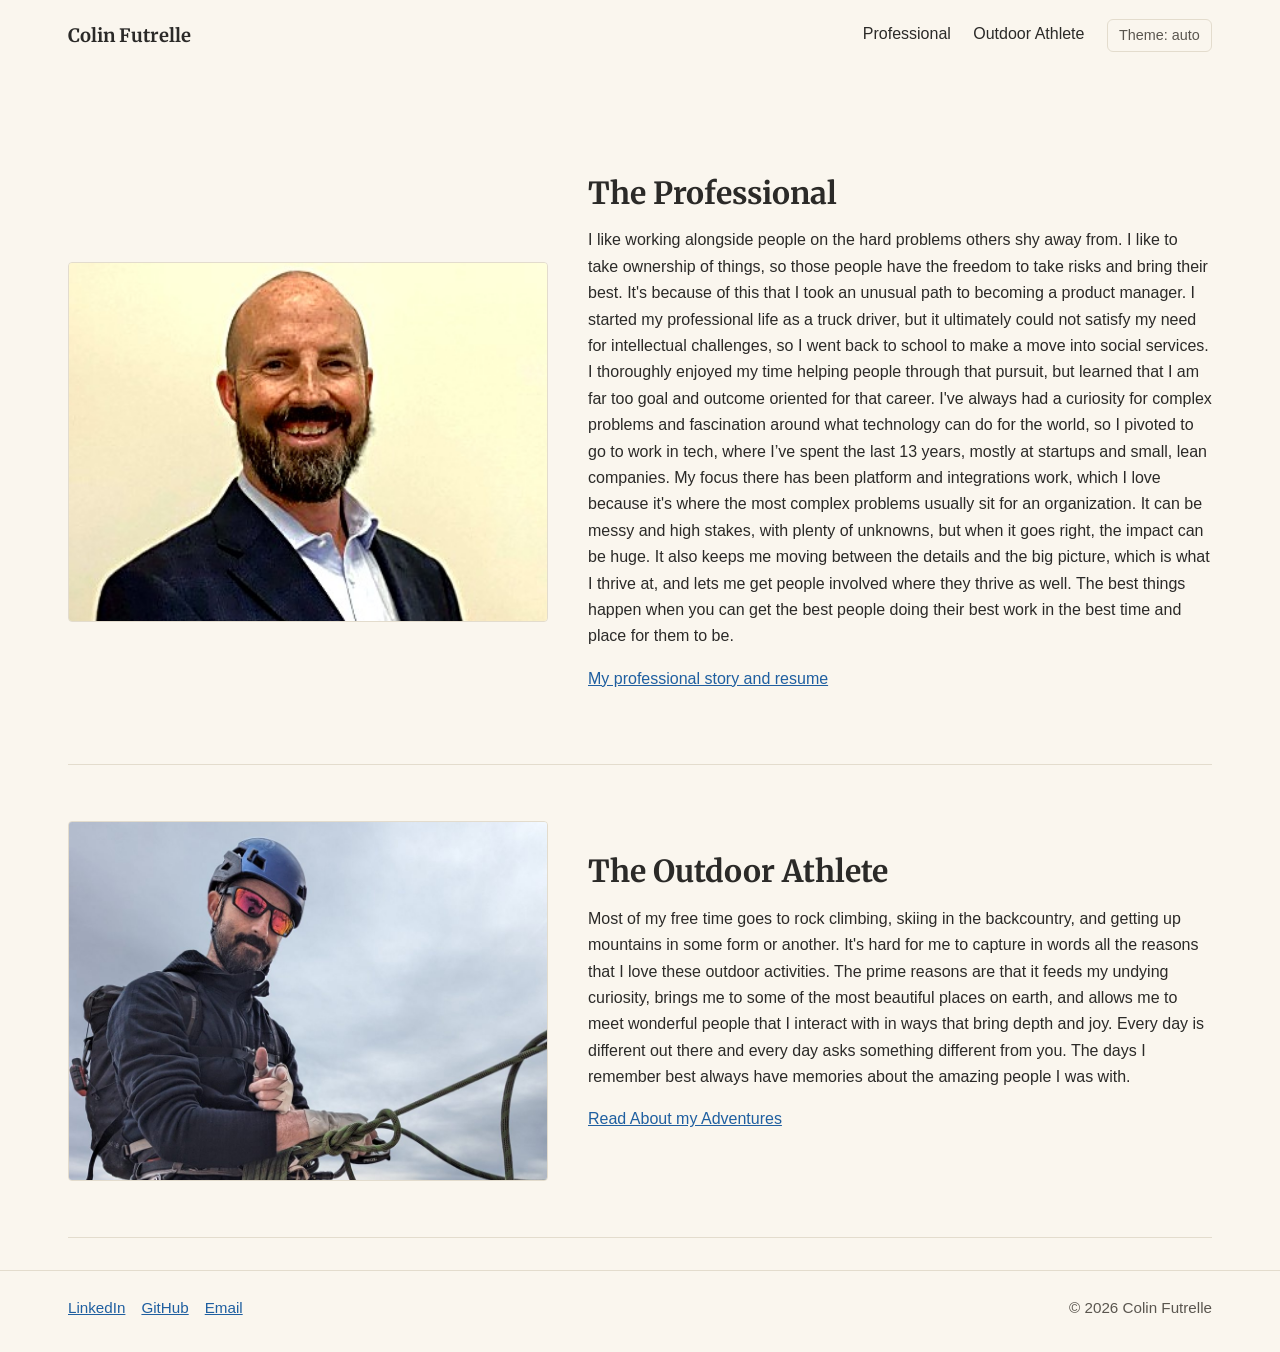
==== commit dc337082: "Restore Homepage Pics and text size 16" ====
--- a/index.html
+++ b/index.html
@@ -5,11 +5,13 @@
 <link rel="stylesheet" href="style.css"></head><body>
 <header><div class="wrap"><a class="brand" href="index.html">Colin Futrelle</a>
 <nav aria-label="Main"><a href="professional.html">Professional</a><a href="outdoor-athlete.html">Outdoor Athlete</a><button class="theme" type="button">Theme: auto</button></nav></div></header>
-<main><div class="wrap intro" style="padding-top:3rem">
-<section class="home-sec"><div><h2><a href="professional.html" style="color:inherit;text-decoration:none">The Professional</a></h2>
+<main><div class="wrap" style="padding-top:3rem">
+<section class="row"><figure><img class="crop" src="professional-headshot.jpg" alt="Colin Futrelle, smiling, wearing a navy blazer and light blue button-down shirt" style="object-position:50% 0%"></figure>
+<div><h2><a href="professional.html" style="color:inherit;text-decoration:none">The Professional</a></h2>
 <p>I like working alongside people on the hard problems others shy away from. I like to take ownership of things, so those people have the freedom to take risks and bring their best. It's because of this that I took an unusual path to becoming a product manager. I started my professional life as a truck driver, but it ultimately could not satisfy my need for intellectual challenges, so I went back to school to make a move into social services. I thoroughly enjoyed my time helping people through that pursuit, but learned that I am far too goal and outcome oriented for that career. I've always had a curiosity for complex problems and fascination around what technology can do for the world, so I pivoted to go to work in tech, where I’ve spent the last 13 years, mostly at startups and small, lean companies. My focus there has been platform and integrations work, which I love because it's where the most complex problems usually sit for an organization. It can be messy and high stakes, with plenty of unknowns, but when it goes right, the impact can be huge. It also keeps me moving between the details and the big picture, which is what I thrive at, and lets me get people involved where they thrive as well. The best things happen when you can get the best people doing their best work in the best time and place for them to be.</p><p><a href="professional.html">My professional story and resume</a></p></div></section>
 
-<section class="home-sec"><div><h2><a href="outdoor-athlete.html" style="color:inherit;text-decoration:none">The Outdoor Athlete</a></h2>
+<section class="row"><figure><img class="crop" src="climbing.jpg" alt="Colin in a helmet and sunglasses, high on a cliff with a coiled rope and a desert valley behind him"></figure>
+<div><h2><a href="outdoor-athlete.html" style="color:inherit;text-decoration:none">The Outdoor Athlete</a></h2>
 <p>Most of my free time goes to rock climbing, skiing in the backcountry, and getting up mountains in some form or another. It's hard for me to capture in words all the reasons that I love these outdoor activities. The prime reasons are that it feeds my undying curiosity, brings me to some of the most beautiful places on earth, and allows me to meet wonderful people that I interact with in ways that bring depth and joy. Every day is different out there and every day asks something different from you. The days I remember best always have memories about the amazing people I was with.</p><p><a href="outdoor-athlete.html">Read About my Adventures</a></p></div></section>
 </div></main>
 <footer><div class="wrap"><div><a href="https://www.linkedin.com/in/colinfutrelle">LinkedIn</a><a href="https://github.com/Vehementrr">GitHub</a><a href="mailto:cefutrelle@gmail.com">Email</a></div><div>&copy; 2026 Colin Futrelle</div></div></footer>
--- a/style.css
+++ b/style.css
@@ -1,6 +1,6 @@
-:root{--bg:#F4F7F9;--ink:#14263A;--mut:#485A6B;--acc:#1D6DB5;--hi:#E39A0B;--line:#C9D5DE;--card:#FFF}
-@media(prefers-color-scheme:dark){:root:not([data-theme=light]){--bg:#0F1B27;--ink:#E7EEF4;--mut:#A3B3C2;--acc:#6DB2EE;--hi:#F2B441;--line:#2B3D4E;--card:#162636}}
-:root[data-theme=dark]{--bg:#0F1B27;--ink:#E7EEF4;--mut:#A3B3C2;--acc:#6DB2EE;--hi:#F2B441;--line:#2B3D4E;--card:#162636}
+:root{--bg:#FAF6EE;--ink:#2B2A28;--mut:#5A564F;--acc:#1F5FA0;--hi:#B86E00;--line:#E3DCCD;--card:#FFFDF8}
+@media(prefers-color-scheme:dark){:root:not([data-theme=light]){--bg:#1C2128;--ink:#CFD5DB;--mut:#9AA4AE;--acc:#7FB2E5;--hi:#E0A93B;--line:#303842;--card:#232A32}}
+:root[data-theme=dark]{--bg:#1C2128;--ink:#CFD5DB;--mut:#9AA4AE;--acc:#7FB2E5;--hi:#E0A93B;--line:#303842;--card:#232A32}
 *{box-sizing:border-box}
 body{margin:0;background:var(--bg);color:var(--ink);font:16px/1.65 Arial,Helvetica,sans-serif}
 a{color:var(--acc)}a:focus-visible,button:focus-visible{outline:3px solid var(--hi);outline-offset:3px}
@@ -38,7 +38,7 @@
 @media(max-width:44rem){.row{grid-template-columns:minmax(0,1fr);gap:1.2rem}}
 .crop{width:100%;max-width:100%;height:auto;aspect-ratio:4/3;object-fit:cover;object-position:50% 10%;border-radius:4px;border:1px solid var(--line);display:block}
 .story-hero{width:100%;aspect-ratio:16/9;object-fit:cover;border-radius:6px;border:1px solid var(--line);display:block;margin:0 0 2.2rem}
-.intro{max-width:48rem;margin:0 auto}
+.intro{max-width:42rem;margin:0 auto}
 .intro h1{text-align:center;margin-bottom:1.6rem}
 .intro .prose{max-width:none}
 
@@ -46,4 +46,3 @@
 .split{display:grid;grid-template-columns:minmax(0,15rem) minmax(0,1fr);gap:2rem;align-items:start;margin-top:1rem}
 @media(max-width:44rem){.split{grid-template-columns:1fr;gap:1.5rem}.hero-img{max-width:15rem}}
 
-.home-sec{padding:2.5rem 0;border-bottom:1px solid var(--line)}.home-sec:last-child{border-bottom:0}.home-sec h2{text-align:center;margin-top:0}.home-sec p{text-align:left}
